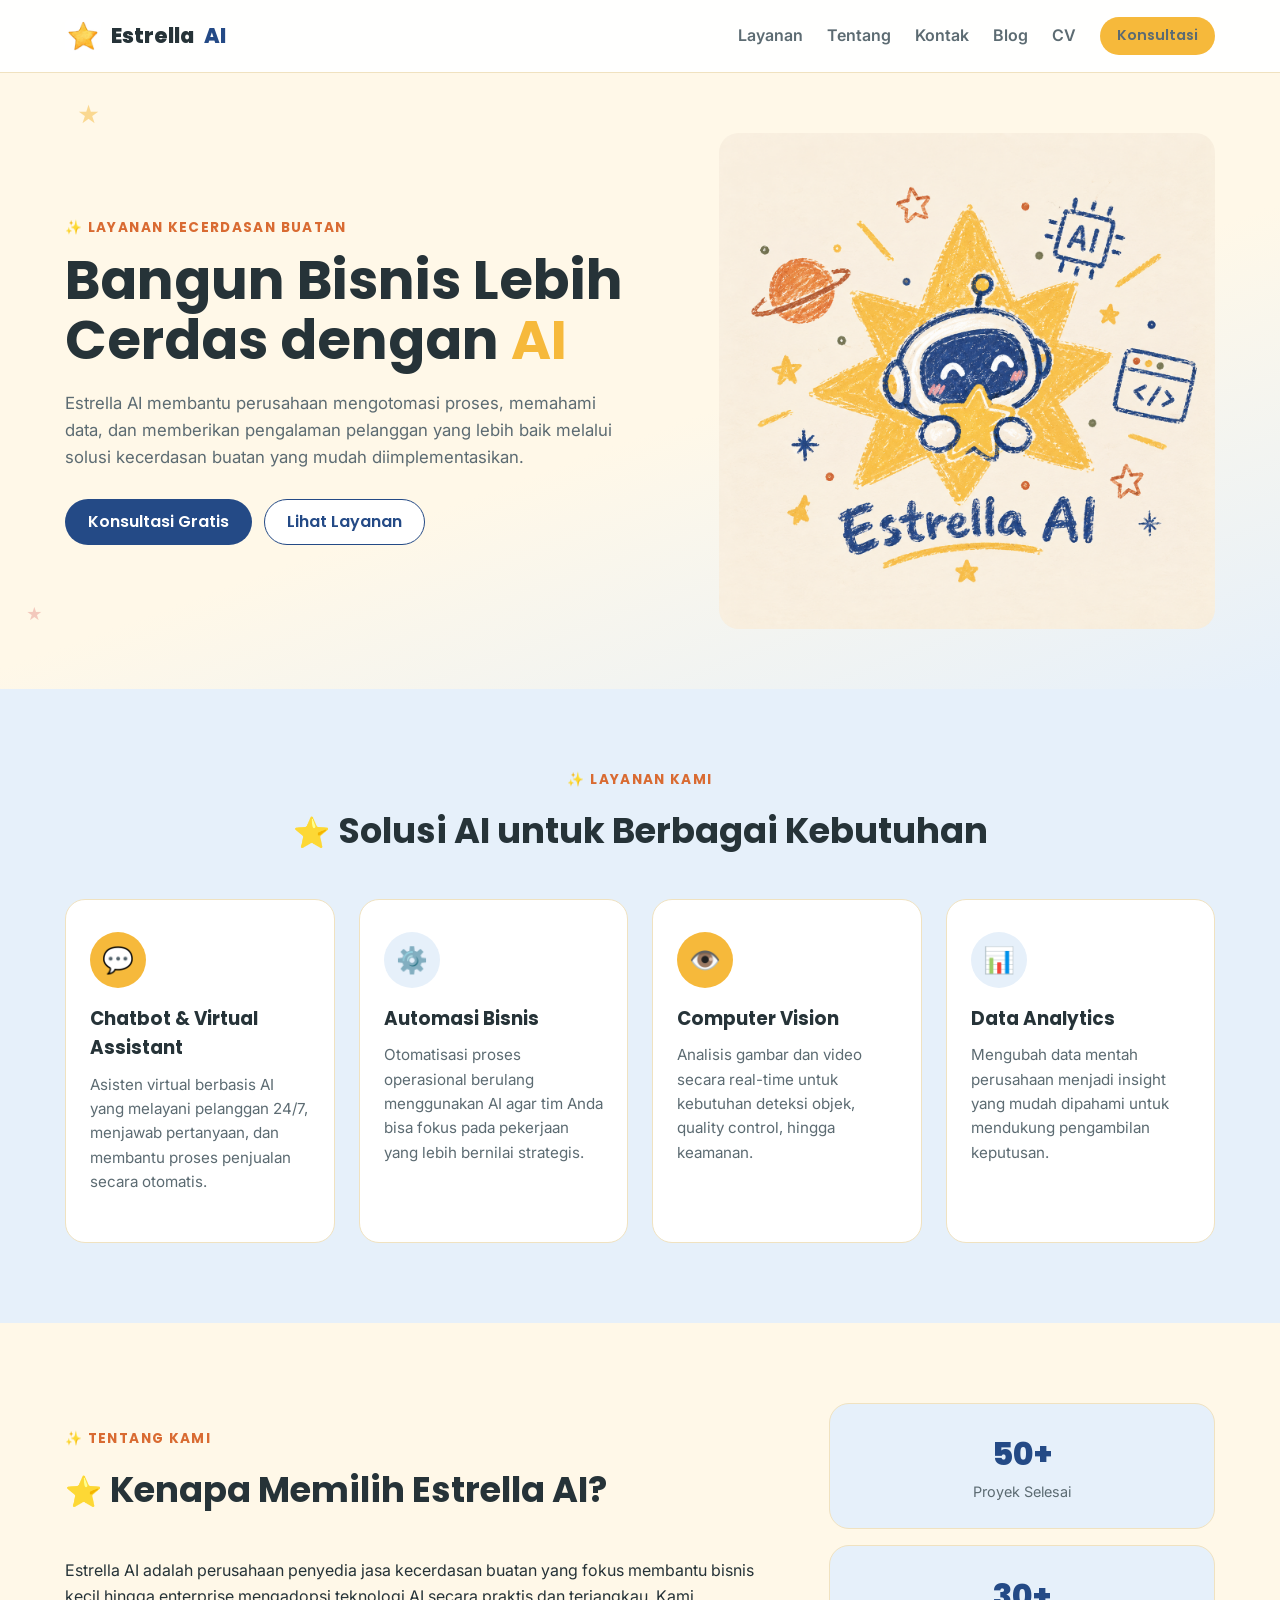
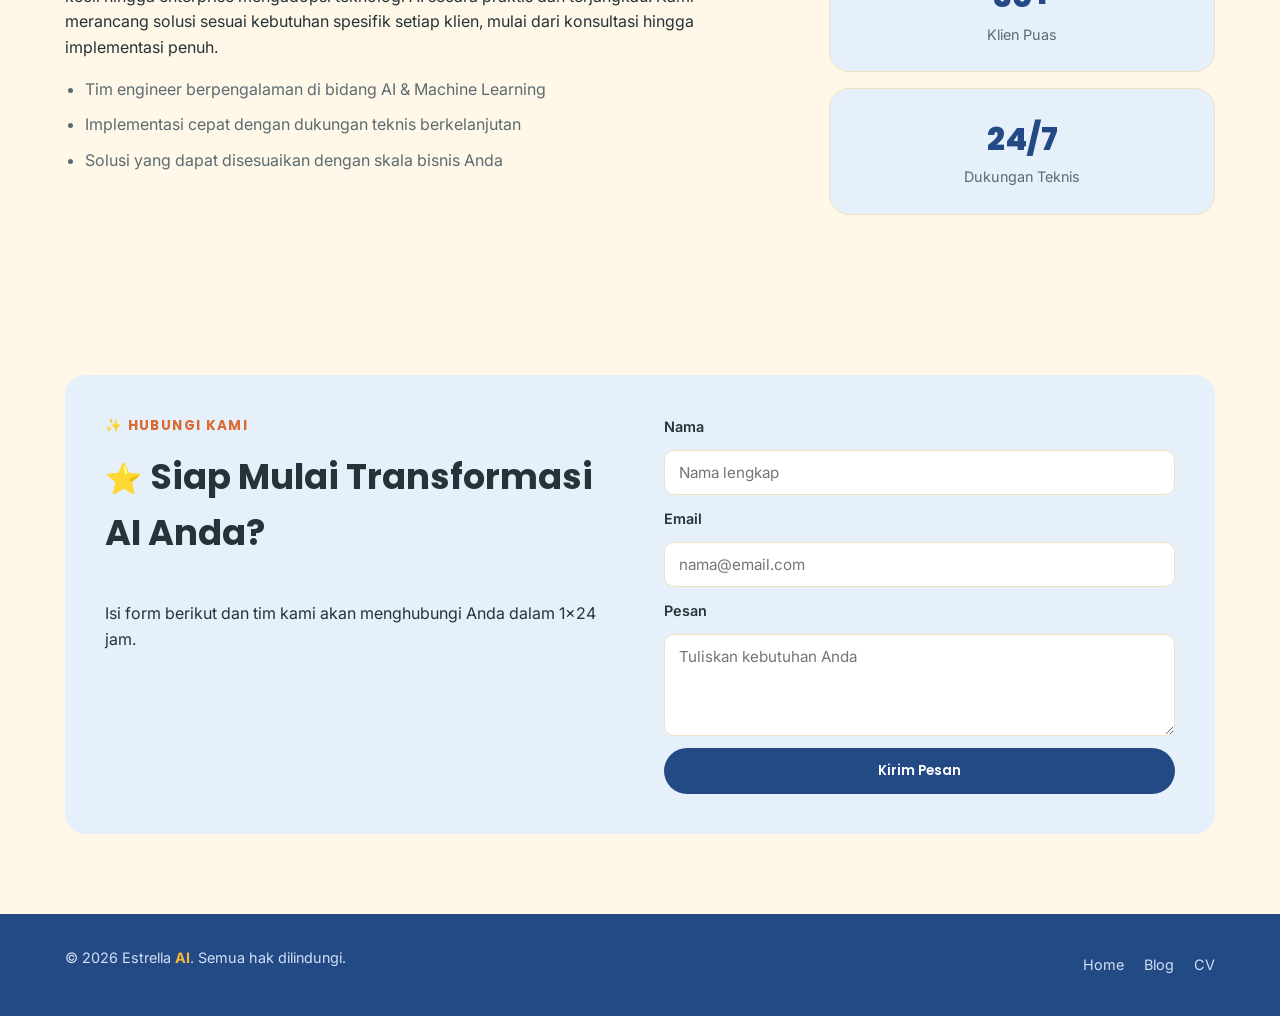
==== index.html @ 9b63ea6f "Praktikum PABWE 2 - Estrella AI" ====
<!DOCTYPE html>
<html lang="id">
<head>
  <meta charset="UTF-8">
  <meta name="viewport" content="width=device-width, initial-scale=1.0">
  <title>Estrella AI - Solusi Kecerdasan Buatan untuk Bisnis Anda</title>
  <!-- External CSS wajib, tidak ada inline style / <style> di sini -->
  <link rel="stylesheet" href="assets/css/style.css">
  <link rel="preconnect" href="https://fonts.googleapis.com">
  <link href="https://fonts.googleapis.com/css2?family=Poppins:wght@600;700;800&family=Inter:wght@400;500;600&display=swap" rel="stylesheet">
</head>
<body>

  <!-- Navigation -->
  <header class="site-header">
    <nav class="navbar container">
      <a href="index.html" class="logo">
        <img src="assets/img/Yellow Star Sticker.jpg" alt="Logo Estrella AI" class="logo-img">
        Estrella <span>AI</span>
      </a>
      <ul class="nav-menu">
        <li><a href="#layanan">Layanan</a></li>
        <li><a href="#tentang">Tentang</a></li>
        <li><a href="#kontak">Kontak</a></li>
        <li><a href="blog.html">Blog</a></li>
        <li><a href="cv.html">CV</a></li>
        <li><a href="#kontak" class="btn btn-secondary btn-sm">Konsultasi</a></li>
      </ul>
    </nav>
  </header>

  <!-- Hero Section -->
  <main>
  <section class="hero">
    <div class="container hero-content">
      <div class="hero-text">
        <p class="eyebrow">Layanan Kecerdasan Buatan</p>
        <h1>Bangun Bisnis Lebih Cerdas dengan <span>AI</span></h1>
        <p class="hero-description">
          Estrella AI membantu perusahaan mengotomasi proses, memahami data,
          dan memberikan pengalaman pelanggan yang lebih baik melalui solusi
          kecerdasan buatan yang mudah diimplementasikan.
        </p>
        <div class="hero-buttons">
          <a href="#kontak" class="btn btn-primary">Konsultasi Gratis</a>
          <a href="#layanan" class="btn btn-outline">Lihat Layanan</a>
        </div>
      </div>
      <div class="hero-visual">
        <img src="assets/img/estrella.png" alt="Ilustrasi layanan AI" class="hero-img">
      </div>
    </div>
  </section>

  <!-- Layanan -->
  <section id="layanan" class="section section-alt">
    <div class="container">
      <p class="eyebrow center">Layanan Kami</p>
      <h2 class="section-title with-star center">Solusi AI untuk Berbagai Kebutuhan</h2>

      <div class="service-grid">
        <article class="service-card">
          <div class="service-icon">💬</div>
          <h3>Chatbot &amp; Virtual Assistant</h3>
          <p>
            Asisten virtual berbasis AI yang melayani pelanggan 24/7,
            menjawab pertanyaan, dan membantu proses penjualan secara otomatis.
          </p>
        </article>

        <article class="service-card">
          <div class="service-icon">⚙️</div>
          <h3>Automasi Bisnis</h3>
          <p>
            Otomatisasi proses operasional berulang menggunakan AI agar tim
            Anda bisa fokus pada pekerjaan yang lebih bernilai strategis.
          </p>
        </article>

        <article class="service-card">
          <div class="service-icon">👁️</div>
          <h3>Computer Vision</h3>
          <p>
            Analisis gambar dan video secara real-time untuk kebutuhan
            deteksi objek, quality control, hingga keamanan.
          </p>
        </article>

        <article class="service-card">
          <div class="service-icon">📊</div>
          <h3>Data Analytics</h3>
          <p>
            Mengubah data mentah perusahaan menjadi insight yang mudah
            dipahami untuk mendukung pengambilan keputusan.
          </p>
        </article>
      </div>
    </div>
  </section>

  <!-- Tentang / Keunggulan -->
  <section id="tentang" class="section">
    <div class="container about-grid">
      <div class="about-text">
        <p class="eyebrow">Tentang Kami</p>
        <h2 class="section-title with-star">Kenapa Memilih Estrella AI?</h2>
        <p>
          Estrella AI adalah perusahaan penyedia jasa kecerdasan buatan yang
          fokus membantu bisnis kecil hingga enterprise mengadopsi teknologi
          AI secara praktis dan terjangkau. Kami merancang solusi sesuai
          kebutuhan spesifik setiap klien, mulai dari konsultasi hingga
          implementasi penuh.
        </p>
        <ul class="about-list">
          <li>Tim engineer berpengalaman di bidang AI &amp; Machine Learning</li>
          <li>Implementasi cepat dengan dukungan teknis berkelanjutan</li>
          <li>Solusi yang dapat disesuaikan dengan skala bisnis Anda</li>
        </ul>
      </div>
      <div class="about-stats">
        <div class="stat-card">
          <span class="stat-number">50+</span>
          <span class="stat-label">Proyek Selesai</span>
        </div>
        <div class="stat-card">
          <span class="stat-number">30+</span>
          <span class="stat-label">Klien Puas</span>
        </div>
        <div class="stat-card">
          <span class="stat-number">24/7</span>
          <span class="stat-label">Dukungan Teknis</span>
        </div>
      </div>
    </div>
  </section>

  <!-- Kontak / CTA -->
  <section id="kontak" class="section">
    <div class="container contact-box">
      <div class="contact-text">
        <p class="eyebrow">Hubungi Kami</p>
        <h2 class="section-title with-star">Siap Mulai Transformasi AI Anda?</h2>
        <p>Isi form berikut dan tim kami akan menghubungi Anda dalam 1x24 jam.</p>
      </div>
      <form class="contact-form" action="#" onsubmit="return false;">
        <label for="nama">Nama</label>
        <input type="text" id="nama" name="nama" placeholder="Nama lengkap" required>

        <label for="email">Email</label>
        <input type="email" id="email" name="email" placeholder="nama@email.com" required>

        <label for="pesan">Pesan</label>
        <textarea id="pesan" name="pesan" rows="4" placeholder="Tuliskan kebutuhan Anda"></textarea>

        <button type="submit" class="btn btn-primary">Kirim Pesan</button>
      </form>
    </div>
  </section>

  </main>

  <!-- Footer -->
  <footer class="site-footer">
    <div class="container footer-content">
      <p>&copy; 2026 Estrella <span>AI</span>. Semua hak dilindungi.</p>
      <ul class="footer-links">
        <li><a href="index.html">Home</a></li>
        <li><a href="blog.html">Blog</a></li>
        <li><a href="cv.html">CV</a></li>
      </ul>
    </div>
  </footer>

</body>
</html>
---- assets/css/style.css ----
/* =========================================================
   CSS VARIABLES — ESTRELLA AI STYLE GUIDE
   Warna dan ukuran disimpan di sini agar konsisten
   dan mudah diubah dari satu tempat.
========================================================= */
:root {
  /* Color Palette resmi Estrella AI */
  --color-navy: #244a86;      /* Primary */
  --color-yellow: #f6b93b;    /* Secondary */
  --color-orange: #d96b32;    /* Accent */
  --color-coral: #e99a91;     /* Accent */
  --color-cream: #fff8e8;     /* Background */
  --color-soft-blue: #e6f0fa; /* Card / Section */
  --color-dark: #263338;      /* Dark Text */

  /* Alias supaya semua komponen di bawah tetap konsisten */
  --primary: var(--color-navy);
  --primary-dark: #1b3763;
  --secondary: var(--color-yellow);
  --accent: var(--color-orange);

  --text: var(--color-dark);
  --text-light: #5c6b72;

  --background: var(--color-cream);
  --background-alt: var(--color-soft-blue);

  --border: #f0e2c0;

  --radius: 20px;
  --shadow: 0 12px 32px rgba(36, 74, 134, 0.12);

  --container-width: 1150px;

  /* Typography: Heading pakai Poppins, Body pakai Inter
     (sesuai style guide: Poppins/Nunito untuk judul, Inter/Nunito untuk teks) */
  --font-display: "Poppins", sans-serif;
  --font-body: "Inter", sans-serif;
}

/* Universal selector: box-sizing agar padding tidak menambah lebar */
* {
  box-sizing: border-box;
}

/* Element selector */
html {
  scroll-behavior: smooth;
}

body {
  margin: 0;
  font-family: var(--font-body);
  color: var(--text);
  background: var(--background);
  line-height: 1.6;
}

h1, h2, h3, p {
  margin-top: 0;
}

h1, h2, h3 {
  font-family: var(--font-display);
  font-weight: 700;
}

a {
  color: inherit;
  text-decoration: none;
}

/* Class selector: container membatasi lebar konten */
.container {
  width: min(100% - 32px, var(--container-width));
  margin-inline: auto;
}

/* =========================================================
   NAVBAR (Flexbox)
========================================================= */
.site-header {
  position: sticky;
  top: 0;
  z-index: 1000;
  background: rgba(255, 255, 255, 0.95);
  border-bottom: 1px solid var(--border);
}

.navbar {
  display: flex;
  align-items: center;
  justify-content: space-between;
  min-height: 72px;
  gap: 16px;
}

.logo {
  display: flex;
  align-items: center;
  gap: 10px;
  font-family: var(--font-display);
  font-size: 1.3rem;
  font-weight: 800;
}

.logo-img {
  width: 36px;
  height: 36px;
  border-radius: 8px;
  object-fit: cover;
}

.logo span {
  color: var(--primary);
}

.nav-menu {
  list-style: none;
  display: flex;
  align-items: center;
  gap: 24px;
  margin: 0;
  padding: 0;
}

/* Pseudo-class :hover + transition */
.nav-menu a {
  color: var(--text-light);
  font-weight: 600;
  transition: color 0.2s ease;
}

.nav-menu a:hover {
  color: var(--primary);
}

/* =========================================================
   BUTTON
========================================================= */
.btn {
  display: inline-flex;
  align-items: center;
  justify-content: center;
  min-height: 46px;
  padding-inline: 22px;
  border-radius: 999px;
  border: 1px solid transparent;
  font-family: var(--font-display);
  font-weight: 600;
  cursor: pointer;
  transition: transform 0.2s ease, box-shadow 0.2s ease, background 0.2s ease;
}

.btn:hover {
  transform: translateY(-3px);
}

.btn-primary {
  color: white;
  background: var(--primary);
}

.btn-primary:hover {
  background: var(--primary-dark);
  box-shadow: 0 10px 20px rgba(36, 74, 134, 0.3);
}

.btn-secondary {
  color: var(--color-navy);
  background: var(--color-yellow);
}

.btn-secondary:hover {
  background: #e5a728;
  box-shadow: 0 10px 20px rgba(246, 185, 59, 0.35);
}

.btn-outline {
  border-color: var(--primary);
  background: white;
  color: var(--primary);
}

.btn-outline:hover {
  background: var(--color-soft-blue);
  color: var(--primary-dark);
}

.btn-sm {
  min-height: 38px;
  padding-inline: 16px;
  font-size: 0.9rem;
}

/* =========================================================
   HERO (Grid)
========================================================= */
.hero {
  background: linear-gradient(160deg, var(--color-cream) 0%, var(--color-cream) 55%, var(--color-soft-blue) 100%);
  padding-block: 60px;
  position: relative;
  overflow: hidden;
}

.hero::before,
.hero::after {
  content: "★";
  position: absolute;
  color: var(--color-yellow);
  opacity: 0.5;
  pointer-events: none;
}

.hero::before {
  top: 24px;
  left: 6%;
  font-size: 1.4rem;
}

.hero::after {
  bottom: 10%;
  left: 2%;
  font-size: 1rem;
  color: var(--color-coral);
}

.hero-content {
  display: grid;
  grid-template-columns: minmax(0, 1.1fr) minmax(260px, 0.9fr);
  align-items: center;
  gap: 48px;
}

.eyebrow {
  color: var(--accent);
  font-family: var(--font-display);
  font-size: 0.85rem;
  font-weight: 700;
  letter-spacing: 0.1em;
  text-transform: uppercase;
  margin-bottom: 12px;
}

.eyebrow::before {
  content: "✨ ";
}

.hero-text h1 {
  font-size: clamp(2.2rem, 5vw, 3.4rem);
  line-height: 1.1;
  margin-bottom: 20px;
}

.hero-text h1 span {
  color: var(--secondary);
}

.hero-description {
  color: var(--text-light);
  font-size: 1.05rem;
  margin-bottom: 28px;
  max-width: 560px;
}

.hero-buttons {
  display: flex;
  flex-wrap: wrap;
  gap: 12px;
}

.hero-visual {
  display: grid;
  place-items: center;
}

.hero-img {
  max-width: 100%;
  border-radius: var(--radius);
}

/* =========================================================
   SECTION umum
========================================================= */
.section {
  padding-block: 80px;
}

.section-alt {
  background: var(--background-alt);
}

.section-title {
  font-size: clamp(1.6rem, 3vw, 2.2rem);
  margin-bottom: 40px;
}

.section-title.with-star::before {
  content: "⭐";
  margin-right: 8px;
  font-size: 0.85em;
}

.center {
  text-align: center;
}

/* =========================================================
   LAYANAN (Grid, minimal 3 card)
========================================================= */
.service-grid {
  display: grid;
  grid-template-columns: repeat(auto-fit, minmax(240px, 1fr));
  gap: 24px;
}

.service-card {
  padding: 32px 24px;
  border: 1px solid var(--border);
  border-radius: var(--radius);
  background: white;
  transition: transform 0.2s ease, box-shadow 0.2s ease;
}

.service-card:hover {
  transform: translateY(-6px);
  box-shadow: var(--shadow);
}

.service-icon {
  width: 56px;
  height: 56px;
  display: flex;
  align-items: center;
  justify-content: center;
  border-radius: 50%;
  font-size: 1.6rem;
  margin-bottom: 16px;
  background: var(--color-soft-blue);
}

.service-card:nth-child(odd) .service-icon {
  background: var(--color-yellow);
}

.service-card h3 {
  margin-bottom: 10px;
  font-size: 1.15rem;
}

.service-card p {
  color: var(--text-light);
  font-size: 0.95rem;
}

/* =========================================================
   TENTANG (Grid)
========================================================= */
.about-grid {
  display: grid;
  grid-template-columns: minmax(0, 1.3fr) minmax(240px, 0.7fr);
  gap: 48px;
  align-items: center;
}

.about-list {
  padding-left: 20px;
  color: var(--text-light);
}

.about-list li {
  margin-bottom: 10px;
}

.about-stats {
  display: grid;
  gap: 16px;
}

.stat-card {
  padding: 24px;
  background: var(--color-soft-blue);
  border: 1px solid var(--border);
  border-radius: var(--radius);
  text-align: center;
}

.stat-number {
  display: block;
  font-family: var(--font-display);
  font-size: 2rem;
  font-weight: 800;
  color: var(--primary);
}

.stat-label {
  color: var(--text-light);
  font-size: 0.9rem;
}

/* =========================================================
   KONTAK (Flexbox + Form)
========================================================= */
.contact-box {
  display: flex;
  flex-wrap: wrap;
  gap: 48px;
  justify-content: space-between;
  padding: 40px;
  background: var(--color-soft-blue);
  border-radius: var(--radius);
}

.contact-text {
  flex: 1 1 320px;
}

.contact-form {
  flex: 1 1 320px;
  display: flex;
  flex-direction: column;
  gap: 12px;
}

.contact-form label {
  font-weight: 600;
  font-size: 0.9rem;
}

.contact-form input,
.contact-form textarea {
  padding: 12px 14px;
  border: 1px solid var(--border);
  border-radius: 10px;
  font-family: var(--font-body);
  font-size: 0.95rem;
}

/* Pseudo-class :focus */
.contact-form input:focus,
.contact-form textarea:focus {
  outline: none;
  border-color: var(--primary);
}

/* =========================================================
   FOOTER
========================================================= */
.site-footer {
  padding-block: 32px;
  background: var(--color-navy);
  color: #cfe0f5;
}

.footer-content {
  display: flex;
  flex-wrap: wrap;
  align-items: center;
  justify-content: space-between;
  gap: 16px;
  font-size: 0.9rem;
}

.site-footer span {
  color: var(--color-yellow);
  font-weight: 700;
}

.footer-links {
  list-style: none;
  display: flex;
  gap: 20px;
  margin: 0;
  padding: 0;
}

.footer-links a {
  color: #cfe0f5;
}

.footer-links a:hover {
  color: var(--color-yellow);
}

/* =========================================================
   RESPONSIVE (media query)
========================================================= */

/* Tablet: 768px */
@media (max-width: 768px) {
  .hero-content,
  .about-grid {
    grid-template-columns: 1fr;
  }

  .hero-visual {
    order: -1;
  }

  .nav-menu {
    gap: 14px;
    font-size: 0.9rem;
  }
}

/* Mobile: 375px - 480px */
@media (max-width: 480px) {
  .navbar {
    flex-wrap: wrap;
    min-height: auto;
    padding-block: 12px;
  }

  .nav-menu {
    width: 100%;
    justify-content: space-between;
    flex-wrap: wrap;
    gap: 10px;
  }

  .hero {
    padding-block: 40px;
  }

  .section {
    padding-block: 50px;
  }

  .contact-box {
    padding: 24px;
  }
}
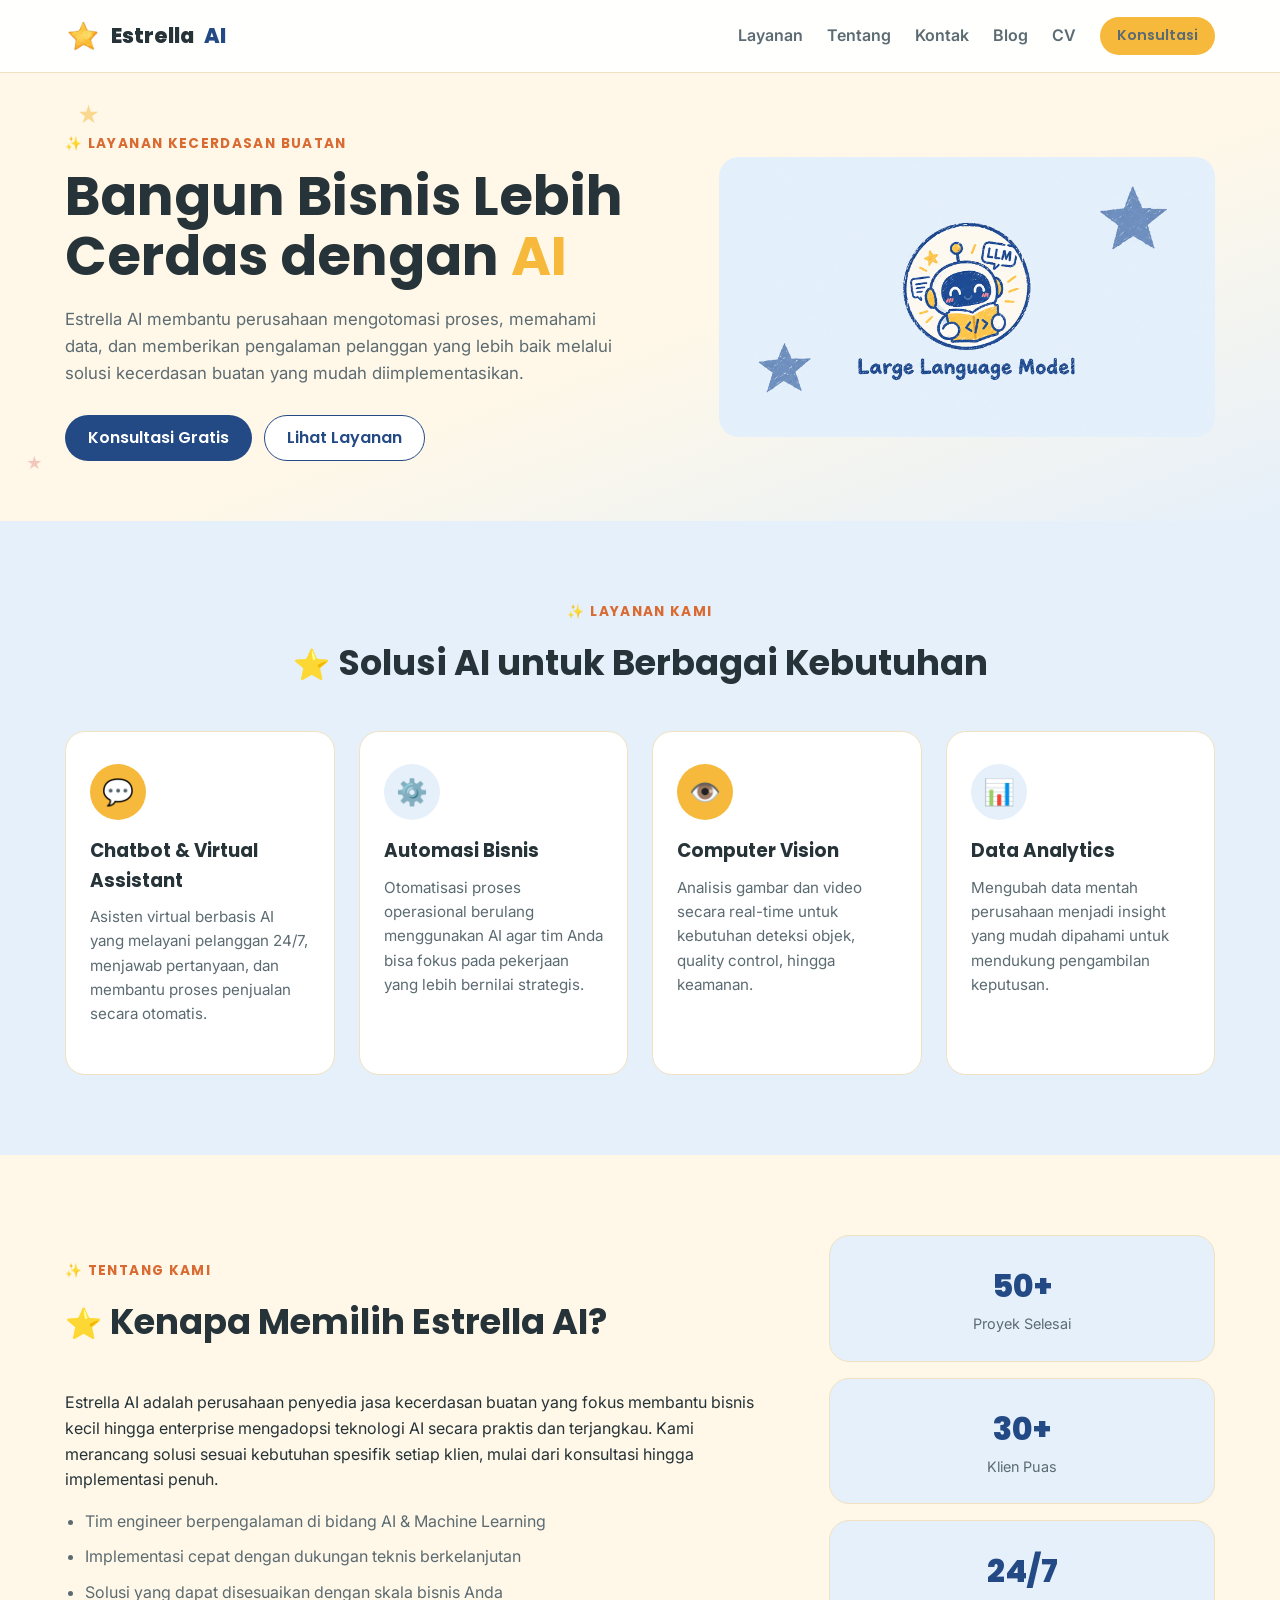
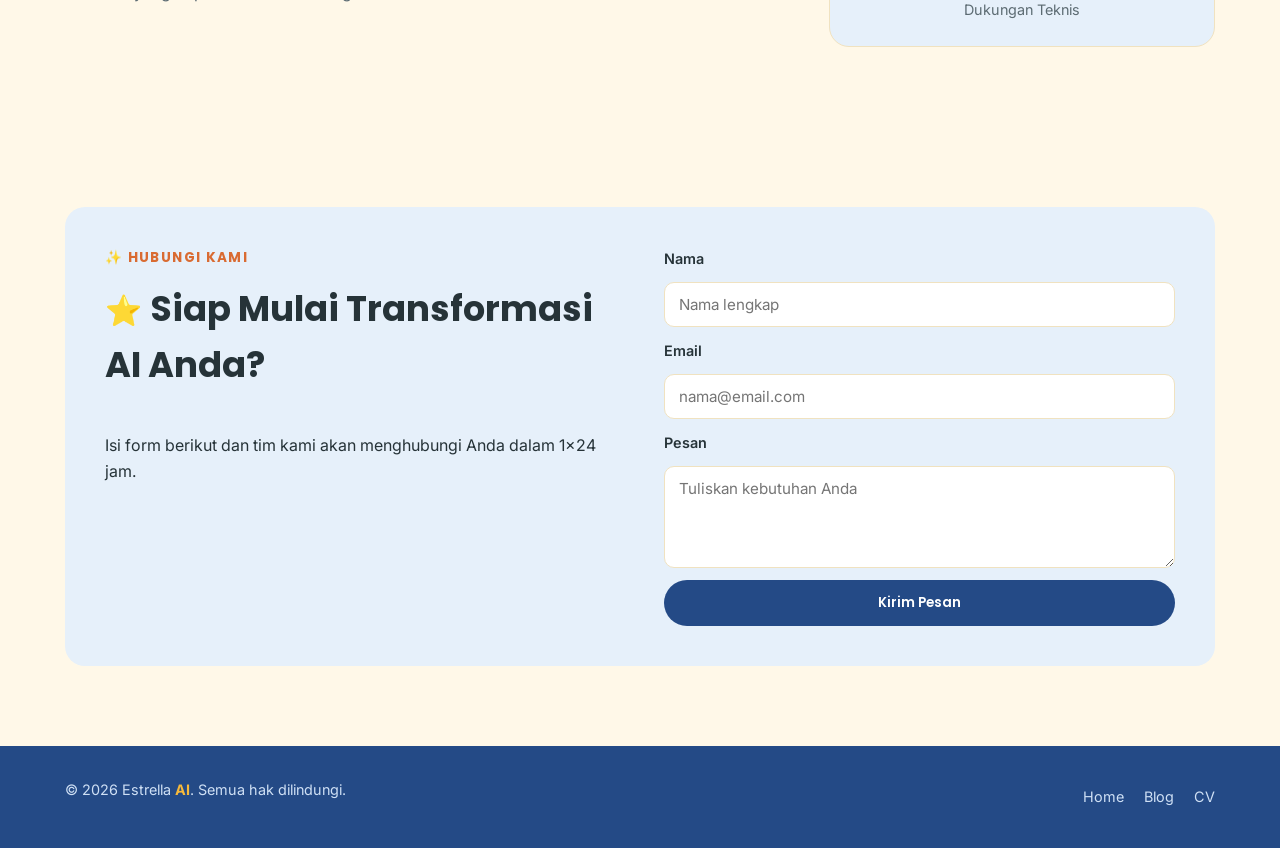
==== commit 2f309c71: "commit" ====
--- a/index.html
+++ b/index.html
@@ -47,7 +47,7 @@
         </div>
       </div>
       <div class="hero-visual">
-        <img src="assets/img/estrella.png" alt="Ilustrasi layanan AI" class="hero-img">
+        <img src="assets/img/llm.png" alt="Ilustrasi layanan AI" class="hero-img">
       </div>
     </div>
   </section>
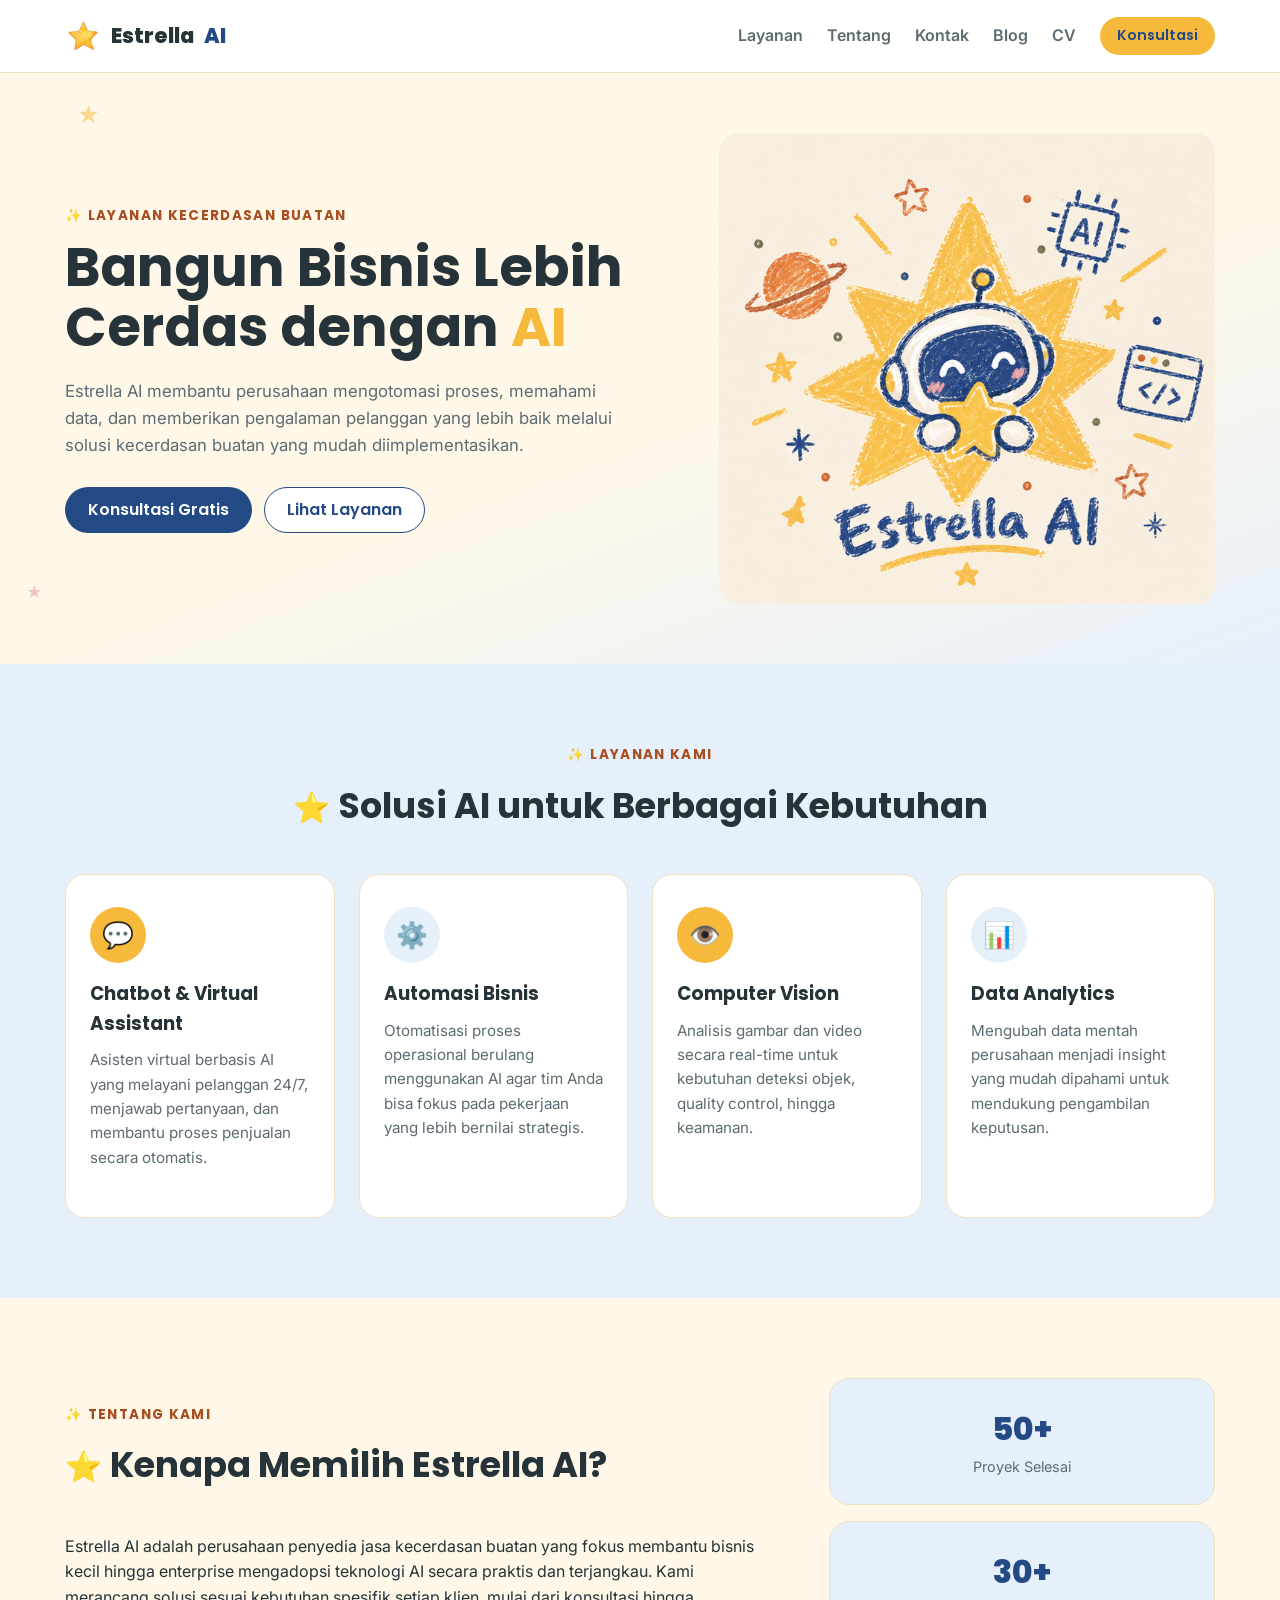
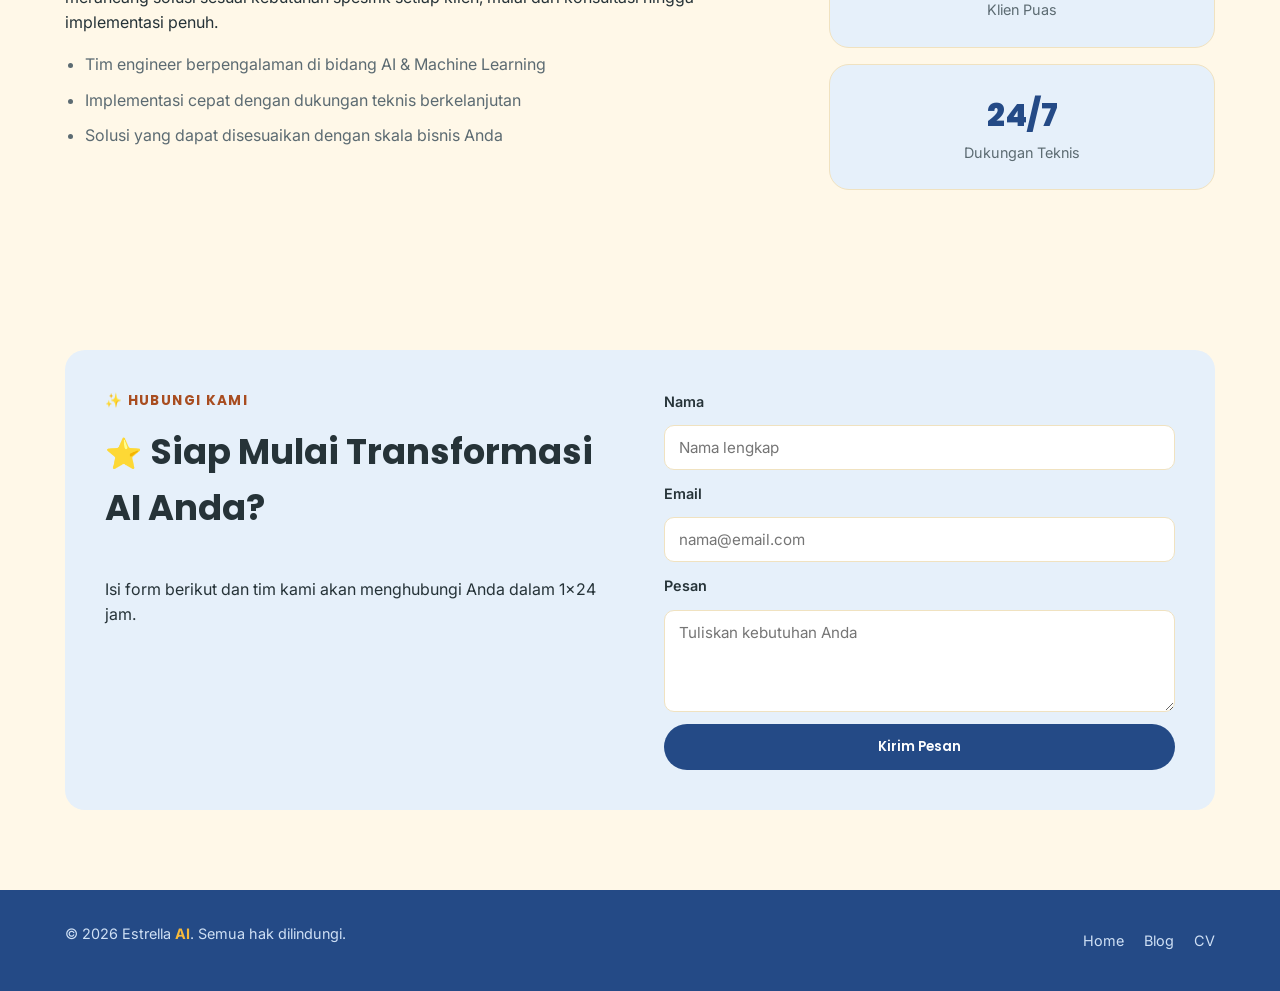
==== commit 66255615: "Fix accessibility issues (color contrast, aria-label, heading order)" ====
--- a/index.html
+++ b/index.html
@@ -47,7 +47,7 @@
         </div>
       </div>
       <div class="hero-visual">
-        <img src="assets/img/llm.png" alt="Ilustrasi layanan AI" class="hero-img">
+        <img src="assets/img/Screenshot 2026-09-21 150851.png" alt="Ilustrasi layanan AI" class="hero-img">
       </div>
     </div>
   </section>
@@ -172,4 +172,4 @@
   </footer>
 
 </body>
-</html>
+</html>
--- a/assets/css/style.css
+++ b/assets/css/style.css
@@ -18,6 +18,10 @@
   --primary-dark: #1b3763;
   --secondary: var(--color-yellow);
   --accent: var(--color-orange);
+  /* Versi lebih gelap dari accent, khusus dipakai untuk TEKS di atas
+     background terang agar rasio kontras memenuhi WCAG AA (4.5:1).
+     #d96b32 asli hanya lolos untuk elemen besar/dekoratif, bukan teks kecil. */
+  --accent-text: #a84d20;
 
   --text: var(--color-dark);
   --text-light: #5c6b72;
@@ -124,14 +128,16 @@
   padding: 0;
 }
 
-/* Pseudo-class :hover + transition */
-.nav-menu a {
+/* Pseudo-class :hover + transition
+   :not(.btn) supaya tidak menimpa warna tombol CTA (mis. "Konsultasi")
+   yang ikut diletakkan di dalam nav-menu */
+.nav-menu a:not(.btn) {
   color: var(--text-light);
   font-weight: 600;
   transition: color 0.2s ease;
 }
 
-.nav-menu a:hover {
+.nav-menu a:not(.btn):hover {
   color: var(--primary);
 }
 
@@ -233,7 +239,7 @@
 }
 
 .eyebrow {
-  color: var(--accent);
+  color: var(--accent-text);
   font-family: var(--font-display);
   font-size: 0.85rem;
   font-weight: 700;
@@ -529,4 +535,4 @@
   .contact-box {
     padding: 24px;
   }
-}
+}
